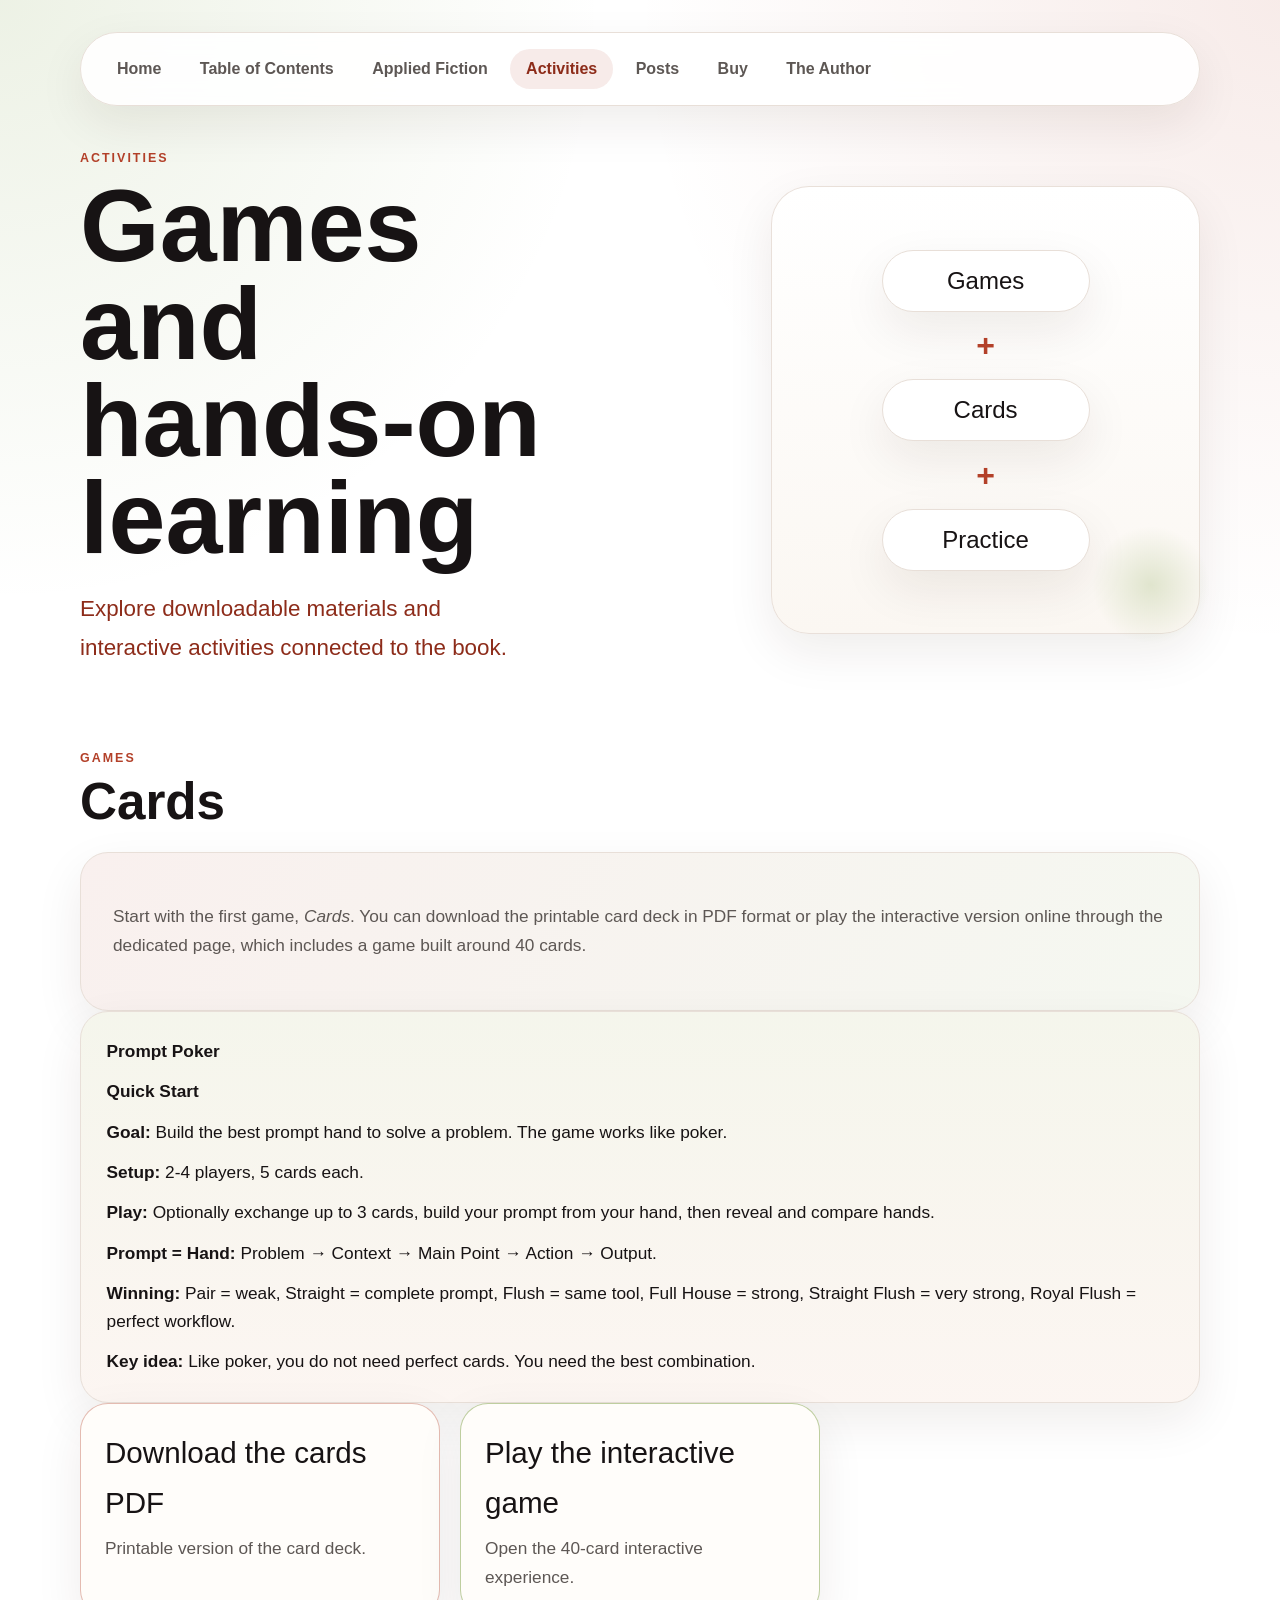
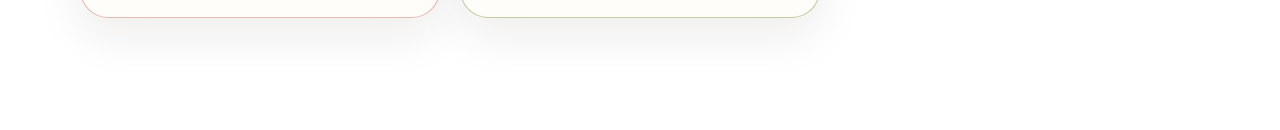
==== activities.html @ 12451666 "updated web site" ====
<!DOCTYPE html>
<html lang="en">
  <head>
    <meta charset="UTF-8" />
    <meta name="viewport" content="width=device-width, initial-scale=1.0" />
    <title>Activities | Learning Generative AI Tools for Excel</title>
    <meta
      name="description"
      content="Explore games and activities related to Learning Generative AI Tools for Excel."
    />
    <link rel="stylesheet" href="styles.css" />
  </head>
  <body>
    <div class="page-shell">
      <nav class="site-nav" aria-label="Main navigation">
        <div class="nav-links">
          <a class="nav-link" href="index.html">Home</a>
          <a class="nav-link" href="contents.html">Table of Contents</a>
          <a class="nav-link" href="applied-fiction.html">Applied Fiction</a>
          <a class="nav-link nav-link-current" href="activities.html">Activities</a>
          <a class="nav-link" href="posts.html">Posts</a>
          <a class="nav-link" href="buy.html">Buy</a>
          <a class="nav-link" href="author.html">The Author</a>
        </div>
      </nav>

      <header class="hero hero-secondary">
        <div class="hero-copy">
          <p class="eyebrow">Activities</p>
          <h1>Games and hands-on learning</h1>
          <p class="subtitle">
            Explore downloadable materials and interactive activities connected to the book.
          </p>
        </div>
        <div class="hero-art">
          <div class="cover-frame concept-frame">
            <div class="concept-panel">
              <span class="concept-chip">Games</span>
              <span class="concept-plus">+</span>
              <span class="concept-chip">Cards</span>
              <span class="concept-plus">+</span>
              <span class="concept-chip">Practice</span>
            </div>
          </div>
        </div>
      </header>

      <main>
        <section class="section activities">
          <div class="section-heading">
            <p class="section-kicker">Games</p>
            <h2>Cards</h2>
          </div>
          <div class="author-panel">
            <p>
              Start with the first game, <em>Cards</em>. You can download the printable
              card deck in PDF format or play the interactive version online through
              the dedicated page, which includes a game built around 40 cards.
            </p>
          </div>
          <div class="toc-card">
            <p><strong>Prompt Poker</strong></p>
            <p><strong>Quick Start</strong></p>
            <p><strong>Goal:</strong> Build the best prompt hand to solve a problem. The game works like poker.</p>
            <p><strong>Setup:</strong> 2-4 players, 5 cards each.</p>
            <p><strong>Play:</strong> Optionally exchange up to 3 cards, build your prompt from your hand, then reveal and compare hands.</p>
            <p><strong>Prompt = Hand:</strong> Problem → Context → Main Point → Action → Output.</p>
            <p><strong>Winning:</strong> Pair = weak, Straight = complete prompt, Flush = same tool, Full House = strong, Straight Flush = very strong, Royal Flush = perfect workflow.</p>
            <p><strong>Key idea:</strong> Like poker, you do not need perfect cards. You need the best combination.</p>
          </div>
          <div class="buy-grid buy-grid-two">
            <a class="buy-card" href="download/cards.pdf" target="_blank" rel="noreferrer">
              <span class="store-name">Download the cards PDF</span>
              <span class="store-copy">Printable version of the card deck.</span>
            </a>
            <a class="buy-card" href="poker.html">
              <span class="store-name">Play the interactive game</span>
              <span class="store-copy">Open the 40-card interactive experience.</span>
            </a>
          </div>
        </section>
      </main>
    </div>
  </body>
</html>
---- styles.css ----
:root {
  --bg: #ffffff;
  --surface: #fffdfa;
  --ink: #171314;
  --muted: #5d5754;
  --line: #e8dfd8;
  --rust: #b34029;
  --rust-deep: #8d2c1a;
  --leaf: #7ea047;
  --leaf-deep: #506d28;
  --shadow: 0 18px 48px rgba(46, 26, 18, 0.08);
  --radius: 28px;
}

* {
  box-sizing: border-box;
}

html {
  scroll-behavior: smooth;
}

body {
  margin: 0;
  background:
    radial-gradient(circle at top left, rgba(126, 160, 71, 0.14), transparent 28%),
    radial-gradient(circle at top right, rgba(179, 64, 41, 0.1), transparent 30%),
    var(--bg);
  color: var(--ink);
  font-family: "Avenir Next", "Trebuchet MS", "Segoe UI", sans-serif;
}

img {
  display: block;
  max-width: 100%;
}

a {
  color: inherit;
  text-decoration: none;
}

.page-shell {
  width: min(1120px, calc(100% - 2rem));
  margin: 0 auto;
  padding: 2rem 0 4rem;
}

.site-nav {
  display: flex;
  align-items: center;
  justify-content: space-between;
  gap: 1.5rem;
  margin-bottom: 2rem;
  padding: 1rem 1.25rem;
  border: 1px solid var(--line);
  border-radius: 999px;
  background: rgba(255, 255, 255, 0.9);
  box-shadow: var(--shadow);
  position: sticky;
  top: 1rem;
  z-index: 10;
  backdrop-filter: blur(14px);
}

.brand-mark {
  font-family: "Avenir Next Condensed", "Arial Narrow", sans-serif;
  font-size: 1.1rem;
  font-weight: 700;
  color: var(--ink);
}

.nav-links {
  display: flex;
  align-items: center;
  gap: 0.4rem;
  flex-wrap: wrap;
  justify-content: flex-end;
}

.nav-link {
  padding: 0.7rem 1rem;
  border-radius: 999px;
  color: var(--muted);
  font-weight: 700;
  transition: background 180ms ease, color 180ms ease;
}

.nav-link:hover,
.nav-link-current {
  background: rgba(179, 64, 41, 0.1);
  color: var(--rust-deep);
}

.hero {
  display: grid;
  grid-template-columns: 1.2fr 0.8fr;
  gap: 3rem;
  align-items: center;
  min-height: 92vh;
}

.eyebrow,
.section-kicker,
.timeline-label {
  text-transform: uppercase;
  letter-spacing: 0.16em;
  font-size: 0.78rem;
  color: var(--rust);
  font-weight: 700;
}

h1,
h2,
h3 {
  font-family: "Avenir Next Condensed", "Arial Narrow", "Avenir Next", sans-serif;
  line-height: 0.95;
  margin: 0;
}

h1 {
  font-size: clamp(3.5rem, 8vw, 6.7rem);
  max-width: 9ch;
  margin-top: 0.75rem;
}

h2 {
  font-size: clamp(2.2rem, 4vw, 3.3rem);
  max-width: 12ch;
}

.section-heading h2 {
  max-width: none;
}

h3 {
  font-size: 1.55rem;
}

.subtitle,
.lede,
.card p,
.timeline-card p,
.author-panel p,
.buy-card,
.extract-card p {
  font-size: 1.08rem;
  line-height: 1.7;
  color: var(--muted);
}

.subtitle {
  font-size: 1.4rem;
  max-width: 28rem;
  margin: 1.5rem 0 1rem;
  color: var(--rust-deep);
}

.lede {
  max-width: 40rem;
}

.hero-actions {
  display: flex;
  flex-wrap: wrap;
  gap: 1rem;
  margin-top: 2rem;
}

.button {
  display: inline-flex;
  align-items: center;
  justify-content: center;
  min-height: 3.4rem;
  padding: 0 1.4rem;
  border-radius: 999px;
  font-weight: 700;
  transition: transform 180ms ease, box-shadow 180ms ease, background 180ms ease;
}

.button:hover,
.buy-card:hover {
  transform: translateY(-2px);
}

.button-primary {
  background: var(--rust);
  color: #fff;
  box-shadow: var(--shadow);
}

.button-secondary {
  border: 1px solid var(--line);
  background: rgba(255, 255, 255, 0.82);
}

.hero-art {
  position: relative;
}

.cover-frame {
  position: relative;
  padding: 1.1rem;
  border: 1px solid rgba(232, 223, 216, 0.95);
  border-radius: calc(var(--radius) + 10px);
  background: linear-gradient(180deg, #fff, #fbf7f2);
  box-shadow: var(--shadow);
}

.cover-frame::after {
  content: "";
  position: absolute;
  inset: auto -1rem -1rem auto;
  width: 8rem;
  height: 8rem;
  border-radius: 50%;
  background: radial-gradient(circle, rgba(126, 160, 71, 0.22), transparent 65%);
  pointer-events: none;
}

.cover-frame img {
  width: 100%;
  border-radius: calc(var(--radius) - 8px);
}

.hero-secondary {
  min-height: auto;
  padding-bottom: 0.5rem;
}

.concept-frame {
  display: grid;
  place-items: center;
  min-height: 28rem;
}

.concept-panel {
  display: flex;
  flex-direction: column;
  align-items: center;
  gap: 0.95rem;
}

.concept-chip {
  min-width: 13rem;
  padding: 1rem 1.4rem;
  border: 1px solid var(--line);
  border-radius: 999px;
  background: #fff;
  color: var(--ink);
  text-align: center;
  font-family: "Avenir Next Condensed", "Arial Narrow", sans-serif;
  font-size: 1.5rem;
  box-shadow: var(--shadow);
}

.concept-plus {
  color: var(--rust);
  font-size: 2rem;
  font-weight: 700;
}

.section {
  padding: 3rem 0;
}

.section-heading {
  margin-bottom: 1.6rem;
}

.info-grid,
.extract-grid,
.buy-grid {
  display: grid;
  grid-template-columns: repeat(3, minmax(0, 1fr));
  gap: 1.25rem;
}

.buy-grid-two {
  grid-template-columns: repeat(3, minmax(0, 1fr));
}

.card,
.extract-card,
.buy-card,
.author-panel,
.timeline-card,
.toc-card {
  border: 1px solid var(--line);
  border-radius: var(--radius);
  background: var(--surface);
  box-shadow: var(--shadow);
}

.card,
.extract-card,
.timeline-card,
.toc-card {
  padding: 1.6rem;
}

.toc-card {
  display: grid;
  gap: 0.8rem;
  background:
    linear-gradient(180deg, rgba(126, 160, 71, 0.08), rgba(179, 64, 41, 0.04)),
    var(--surface);
}

.toc-card p {
  margin: 0;
  font-size: 1.08rem;
  line-height: 1.6;
  color: var(--ink);
}

.card h3,
.timeline-card h3 {
  margin-bottom: 0.75rem;
}

.timeline {
  display: grid;
  grid-template-columns: repeat(2, minmax(0, 1fr));
  gap: 1.25rem;
}

.timeline-card {
  position: relative;
  overflow: hidden;
}

.timeline-card::before {
  content: "";
  position: absolute;
  inset: 0 auto 0 0;
  width: 8px;
  background: linear-gradient(180deg, var(--rust), var(--leaf));
}

.timeline-card > * {
  position: relative;
  left: 0.5rem;
}

.extract-card {
  background:
    linear-gradient(180deg, rgba(126, 160, 71, 0.12), transparent 40%),
    var(--surface);
}

.extract-card p {
  color: var(--ink);
  font-size: 1.24rem;
  margin: 0 0 1rem;
}

.extract-card cite {
  font-style: normal;
  color: var(--rust);
  font-weight: 700;
}

.author-panel {
  display: grid;
  grid-template-columns: 0.9fr 1.1fr;
  gap: 2rem;
  padding: 2rem;
  background:
    linear-gradient(120deg, rgba(179, 64, 41, 0.08), rgba(126, 160, 71, 0.08)),
    #fff;
}

.intro .author-panel,
.highlights .author-panel,
.extracts .author-panel,
.buy .author-panel,
.resources .author-panel,
.toc-section .author-panel,
.activities .author-panel {
  grid-template-columns: 1fr;
}

.author-photo-frame {
  padding: 0.8rem;
  align-self: start;
}

.author-photo {
  width: 100%;
  max-width: 360px;
  aspect-ratio: 4 / 5;
  object-fit: cover;
  object-position: 60% center;
  border-radius: calc(var(--radius) - 8px);
}

.author-title {
  font-size: clamp(2.7rem, 5vw, 4.2rem);
  max-width: none;
}

.author-links {
  margin-top: 1.25rem;
}

.buy-card {
  display: flex;
  flex-direction: column;
  gap: 0.35rem;
  padding: 1.5rem;
  transition: transform 180ms ease, box-shadow 180ms ease;
}

.store-name {
  font-family: "Avenir Next Condensed", "Arial Narrow", sans-serif;
  font-size: 1.85rem;
  color: var(--ink);
}

.store-copy {
  color: var(--muted);
}

.buy-card:first-child {
  border-color: rgba(179, 64, 41, 0.35);
}

.buy-card:last-child {
  border-color: rgba(126, 160, 71, 0.5);
}

@media (max-width: 920px) {
  .site-nav,
  .hero,
  .author-panel,
  .timeline,
  .info-grid,
  .extract-grid,
  .buy-grid {
    grid-template-columns: 1fr;
  }

  .site-nav {
    display: grid;
    justify-content: stretch;
    border-radius: 28px;
  }

  .nav-links {
    justify-content: flex-start;
  }

  .hero,
  .author-panel,
  .timeline,
  .info-grid,
  .extract-grid,
  .buy-grid,
  .buy-grid-two {
    grid-template-columns: 1fr;
  }

  .hero {
    min-height: auto;
    padding-top: 1rem;
  }

  h1 {
    max-width: 11ch;
  }
}

@media (max-width: 640px) {
  .page-shell {
    width: min(100% - 1.25rem, 1120px);
    padding-top: 1rem;
  }

  h1 {
    font-size: clamp(3rem, 16vw, 4.6rem);
  }

  h2 {
    max-width: none;
  }

  .button {
    width: 100%;
  }
}
.section.author {
  padding-top: 1.25rem;
}
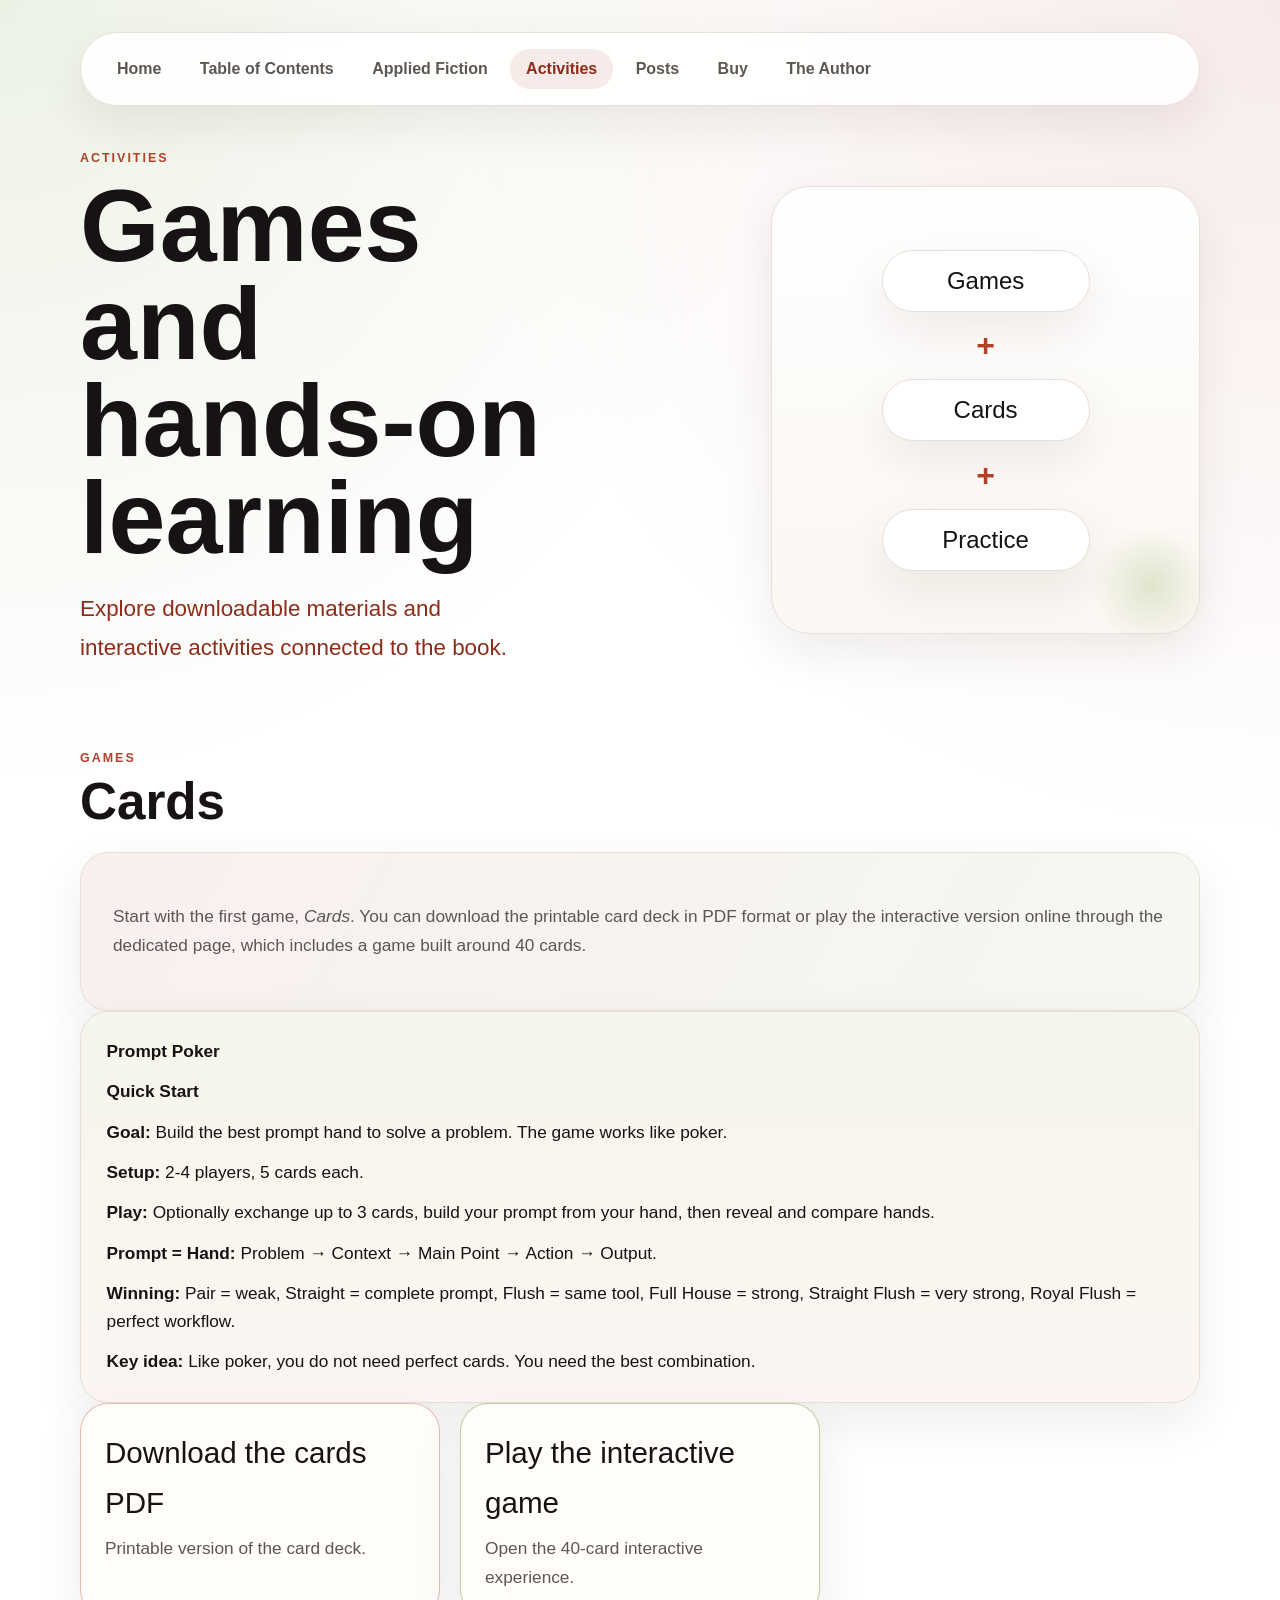
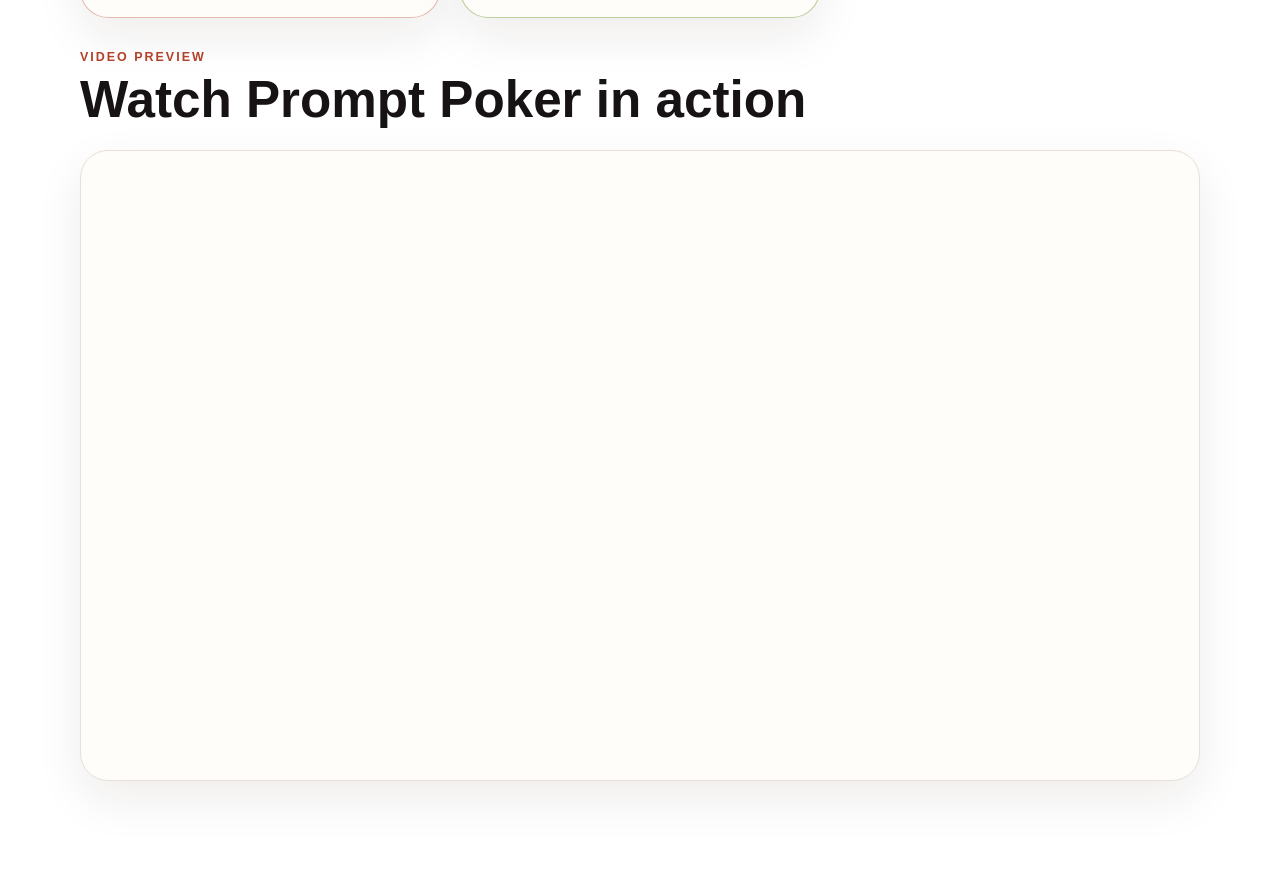
==== commit d89dc075: "added youtube video" ====
--- a/activities.html
+++ b/activities.html
@@ -78,6 +78,19 @@
               <span class="store-copy">Open the 40-card interactive experience.</span>
             </a>
           </div>
+          <div class="section-heading video-heading">
+            <p class="section-kicker">Video preview</p>
+            <h2>Watch Prompt Poker in action</h2>
+          </div>
+          <div class="video-frame">
+            <iframe
+              src="https://www.youtube-nocookie.com/embed/7ndQfRXDuQ0"
+              title="Prompt Poker video preview"
+              loading="lazy"
+              allow="accelerometer; clipboard-write; encrypted-media; gyroscope; picture-in-picture; web-share"
+              allowfullscreen
+            ></iframe>
+          </div>
         </section>
       </main>
     </div>
--- a/styles.css
+++ b/styles.css
@@ -314,6 +314,25 @@
   color: var(--ink);
 }
 
+.video-heading {
+  margin-top: 2rem;
+}
+
+.video-frame {
+  overflow: hidden;
+  border: 1px solid var(--line);
+  border-radius: var(--radius);
+  background: var(--surface);
+  box-shadow: var(--shadow);
+}
+
+.video-frame iframe {
+  display: block;
+  width: 100%;
+  aspect-ratio: 16 / 9;
+  border: 0;
+}
+
 .card h3,
 .timeline-card h3 {
   margin-bottom: 0.75rem;
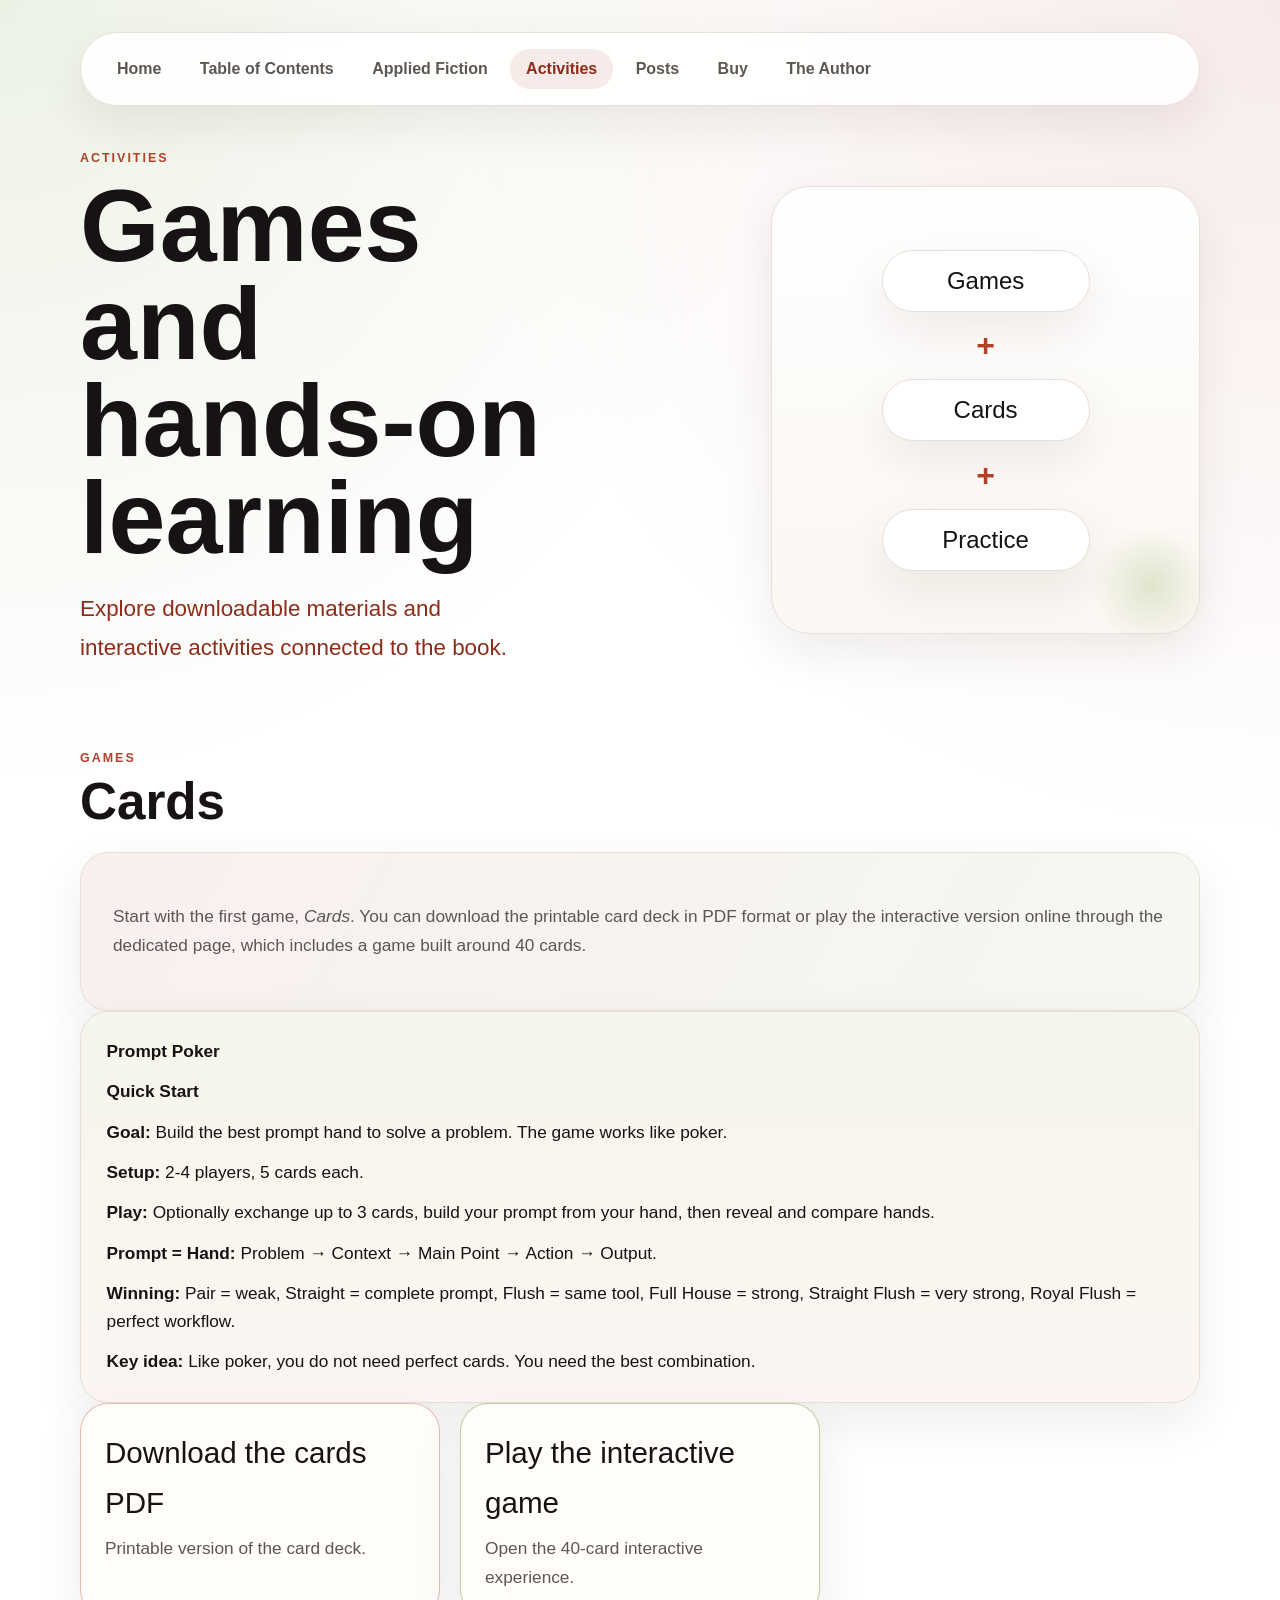
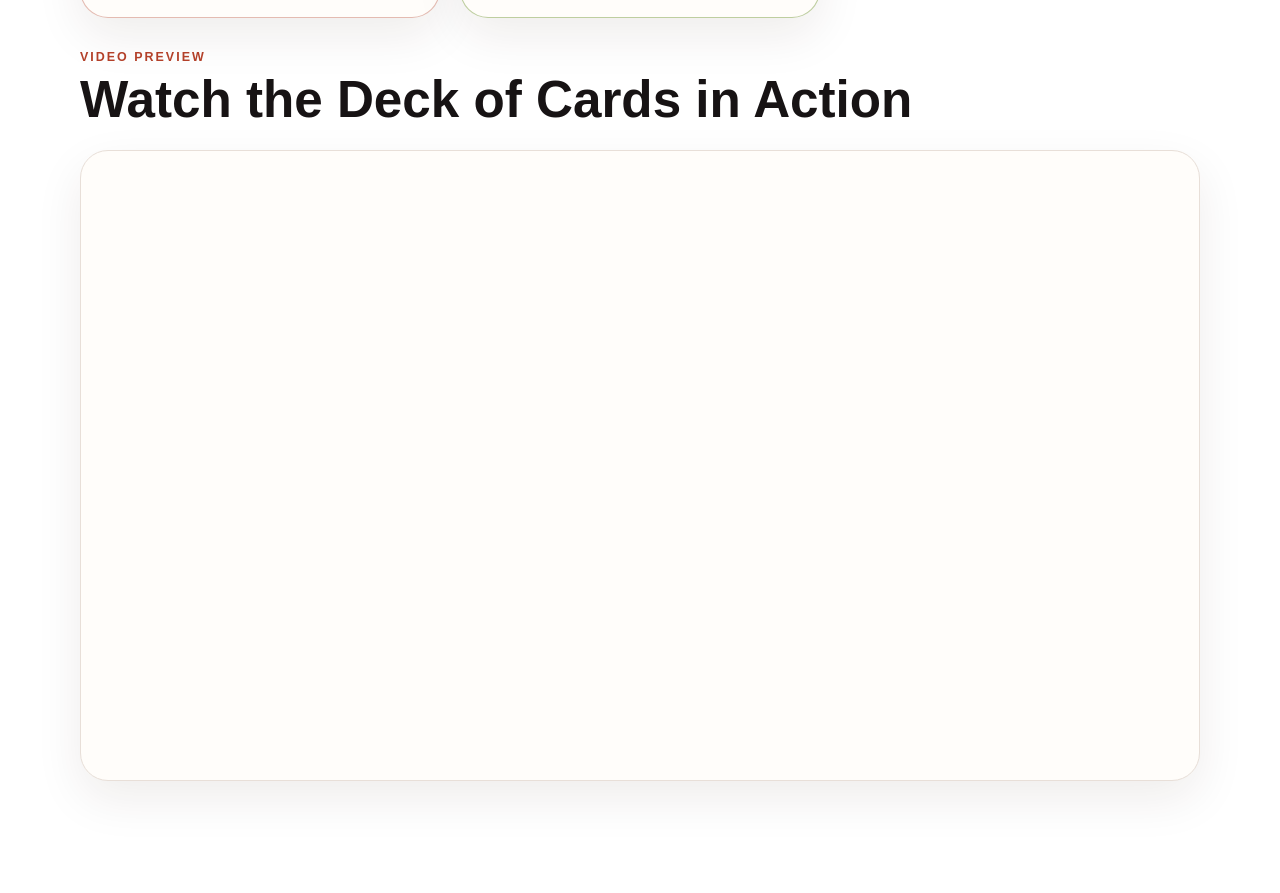
==== commit cf530964: "Update activities.html" ====
--- a/activities.html
+++ b/activities.html
@@ -79,8 +79,8 @@
             </a>
           </div>
           <div class="section-heading video-heading">
-            <p class="section-kicker">Video preview</p>
-            <h2>Watch Prompt Poker in action</h2>
+            <p class="section-kicker">Video Preview</p>
+            <h2>Watch the Deck of Cards in Action</h2>
           </div>
           <div class="video-frame">
             <iframe
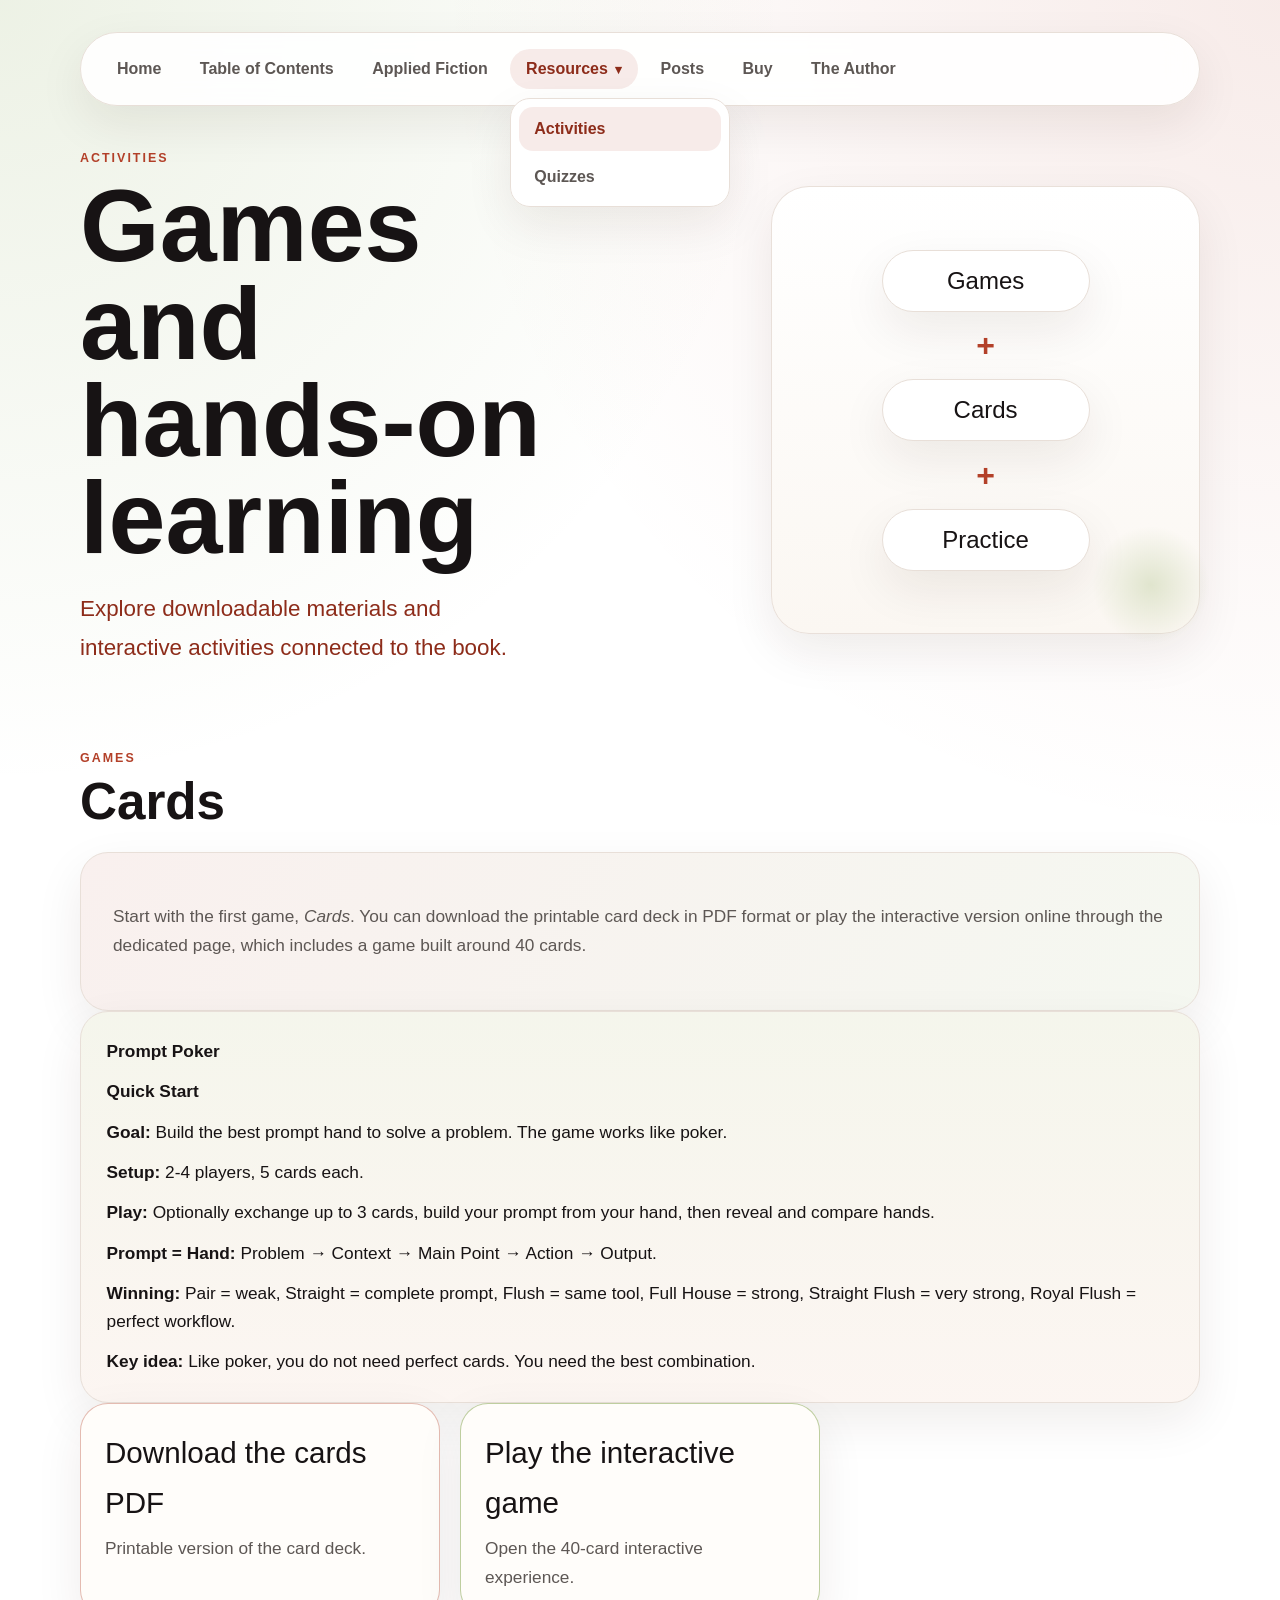
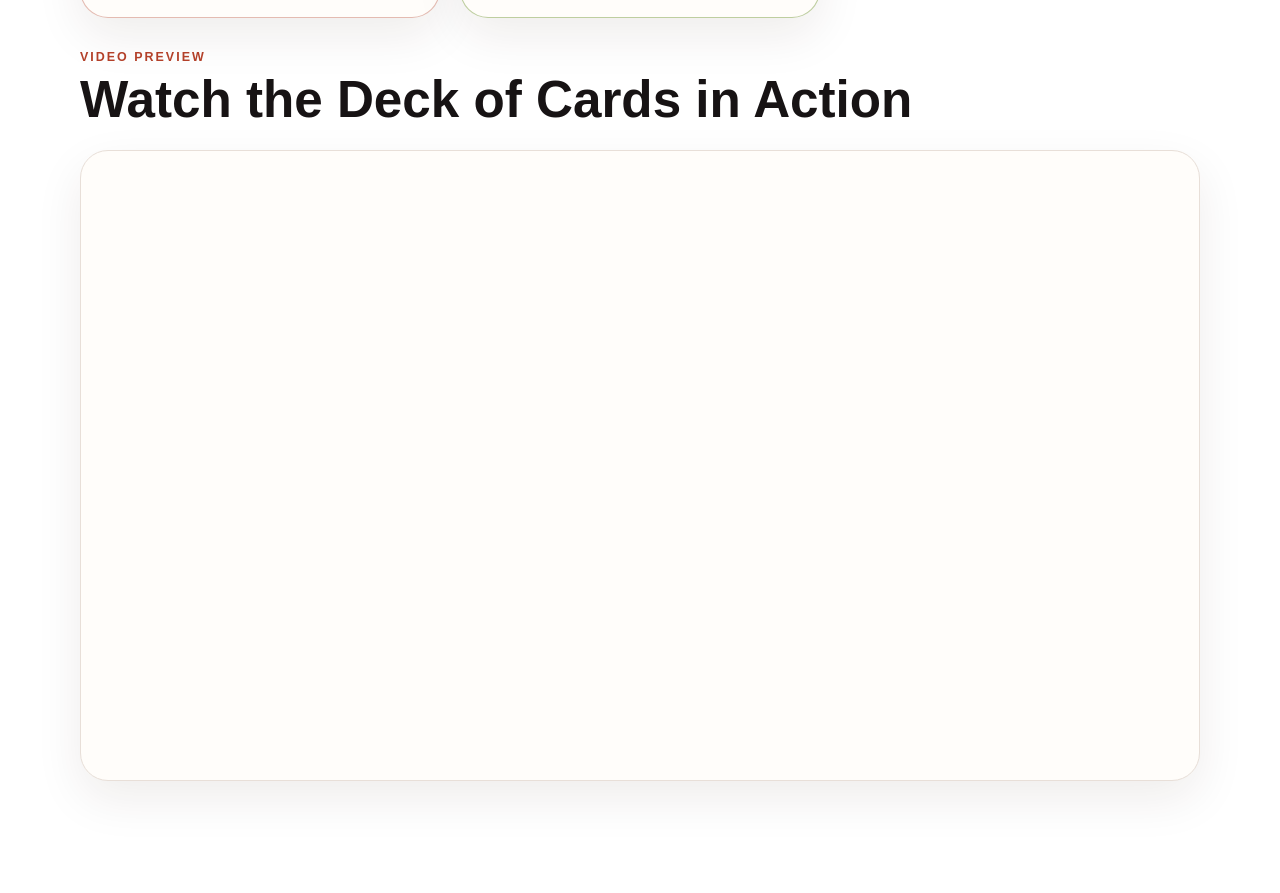
==== commit 519a54a2: "added quiz" ====
--- a/activities.html
+++ b/activities.html
@@ -17,7 +17,13 @@
           <a class="nav-link" href="index.html">Home</a>
           <a class="nav-link" href="contents.html">Table of Contents</a>
           <a class="nav-link" href="applied-fiction.html">Applied Fiction</a>
-          <a class="nav-link nav-link-current" href="activities.html">Activities</a>
+          <details class="nav-dropdown" open>
+            <summary class="nav-link nav-link-current">Resources</summary>
+            <div class="nav-dropdown-menu">
+              <a class="nav-dropdown-link nav-dropdown-link-current" href="activities.html">Activities</a>
+              <a class="nav-dropdown-link" href="quiz.html">Quizzes</a>
+            </div>
+          </details>
           <a class="nav-link" href="posts.html">Posts</a>
           <a class="nav-link" href="buy.html">Buy</a>
           <a class="nav-link" href="author.html">The Author</a>
--- a/styles.css
+++ b/styles.css
@@ -79,6 +79,8 @@
 }
 
 .nav-link {
+  display: inline-flex;
+  align-items: center;
   padding: 0.7rem 1rem;
   border-radius: 999px;
   color: var(--muted);
@@ -88,6 +90,55 @@
 
 .nav-link:hover,
 .nav-link-current {
+  background: rgba(179, 64, 41, 0.1);
+  color: var(--rust-deep);
+}
+
+.nav-dropdown {
+  position: relative;
+}
+
+.nav-dropdown summary {
+  list-style: none;
+  cursor: pointer;
+}
+
+.nav-dropdown summary::-webkit-details-marker {
+  display: none;
+}
+
+.nav-dropdown summary::after {
+  content: "▾";
+  margin-left: 0.45rem;
+  font-size: 0.8em;
+}
+
+.nav-dropdown-menu {
+  position: absolute;
+  top: calc(100% + 0.55rem);
+  left: 0;
+  min-width: 220px;
+  padding: 0.5rem;
+  border: 1px solid var(--line);
+  border-radius: 20px;
+  background: rgba(255, 255, 255, 0.98);
+  box-shadow: var(--shadow);
+  display: grid;
+  gap: 0.25rem;
+  z-index: 25;
+}
+
+.nav-dropdown-link {
+  display: block;
+  padding: 0.8rem 0.95rem;
+  border-radius: 14px;
+  color: var(--muted);
+  font-weight: 700;
+  transition: background 180ms ease, color 180ms ease;
+}
+
+.nav-dropdown-link:hover,
+.nav-dropdown-link-current {
   background: rgba(179, 64, 41, 0.1);
   color: var(--rust-deep);
 }
@@ -470,6 +521,12 @@
     justify-content: flex-start;
   }
 
+  .nav-dropdown-menu {
+    position: static;
+    min-width: 0;
+    margin-top: 0.4rem;
+  }
+
   .hero,
   .author-panel,
   .timeline,
